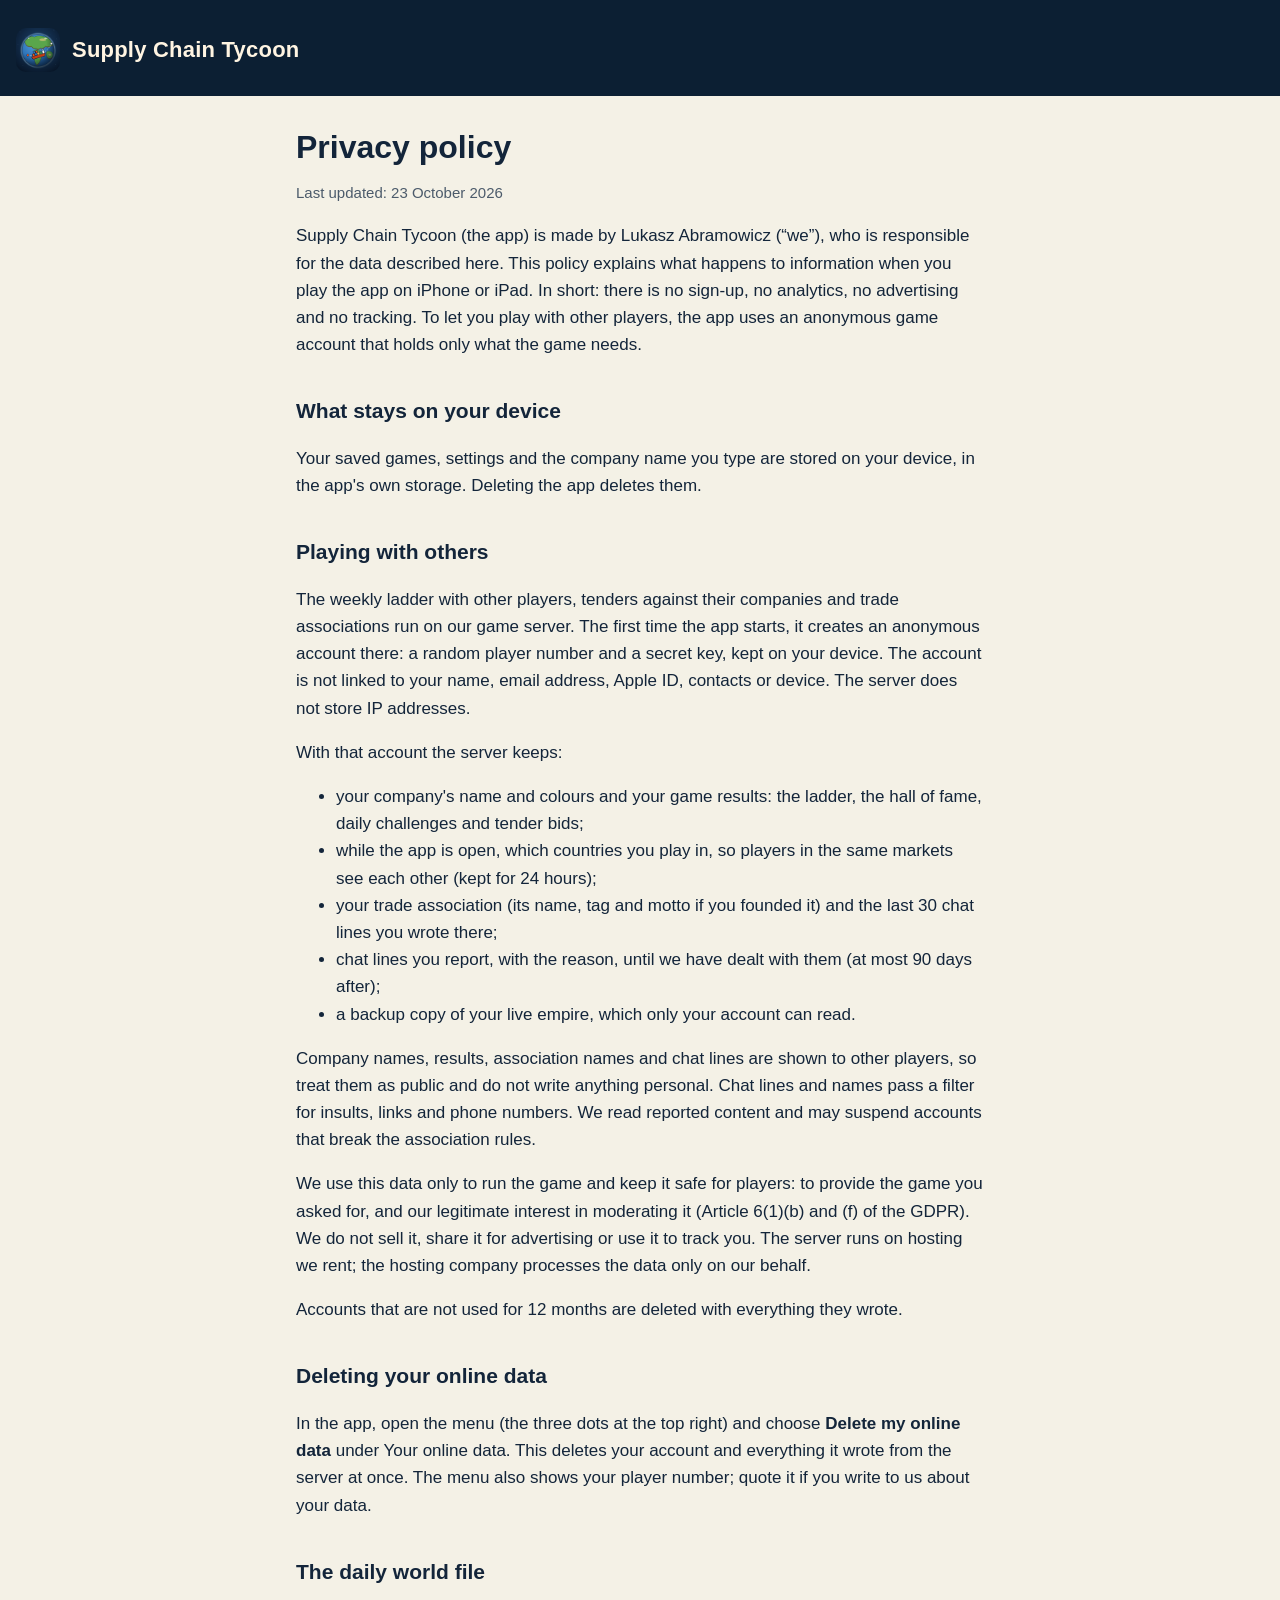
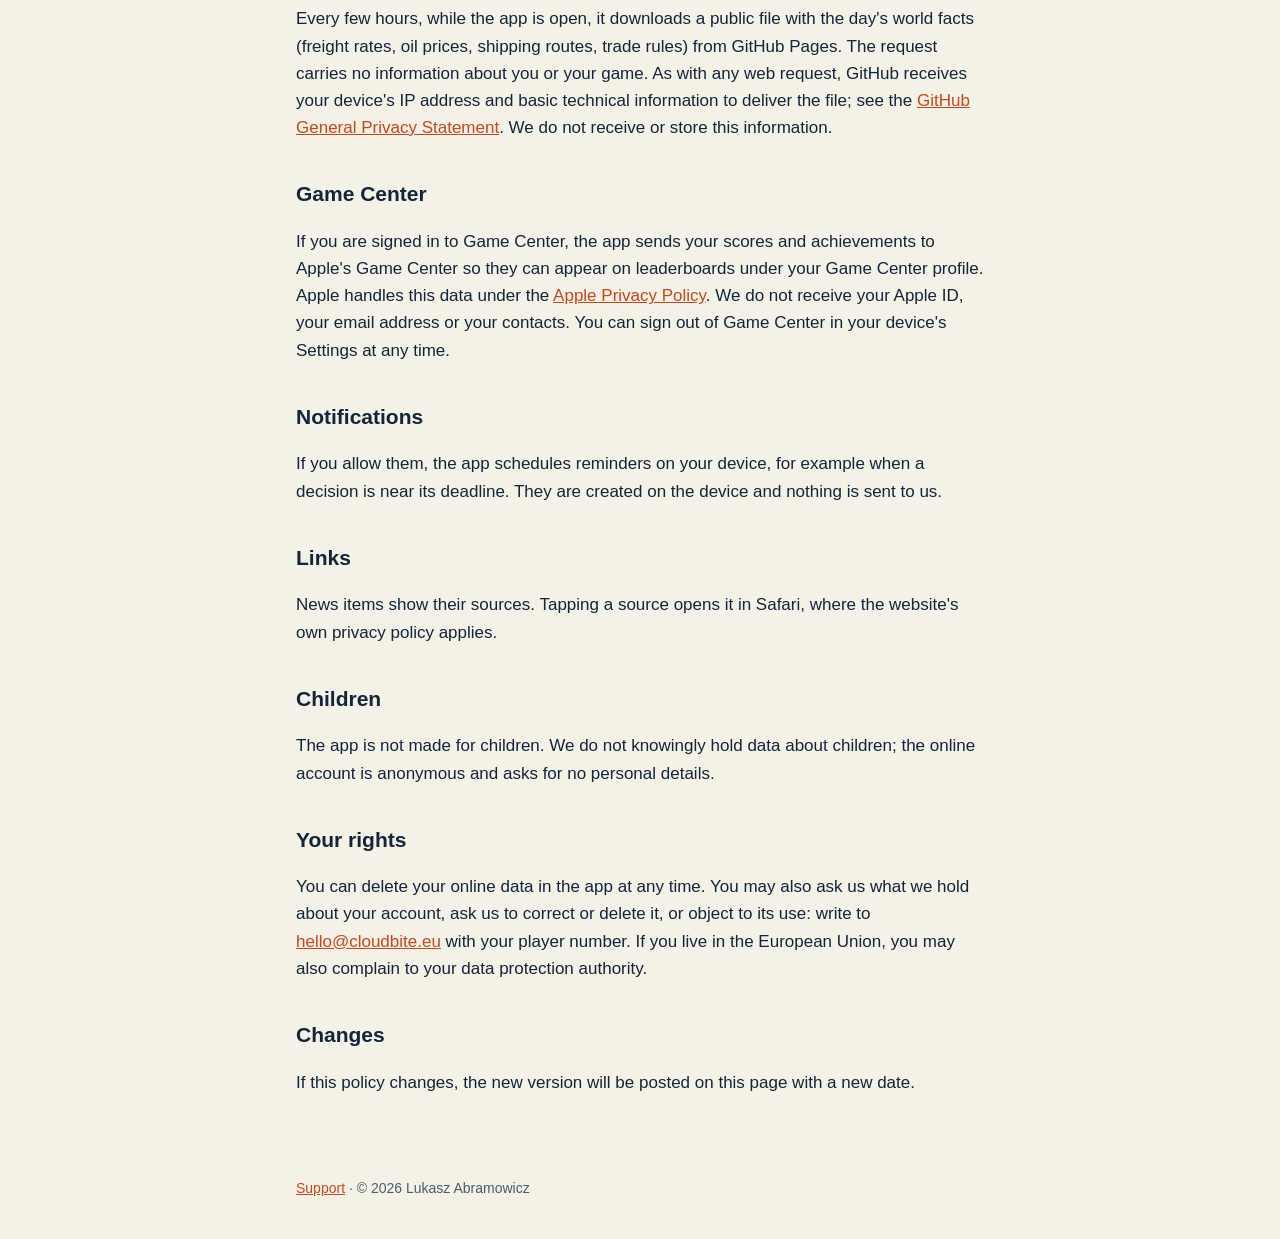
==== docs/privacy.html @ 62e446dd "Supply Chain Tycoon: support page, privacy policy and the daily world file" ====
<!doctype html>
<html lang="en">
<head>
<meta charset="utf-8">
<meta name="viewport" content="width=device-width,initial-scale=1,viewport-fit=cover">
<title>Privacy policy · Supply Chain Tycoon</title>
<link rel="stylesheet" href="style.css">
</head>
<body>
<header><a class="name" href="./"><img src="icon.png" alt="">Supply Chain Tycoon</a></header>
<main>
  <h1>Privacy policy</h1>
  <p class="muted">Last updated: 23 October 2026</p>
  <p>Supply Chain Tycoon (the app) is made by Lukasz Abramowicz (“we”), who is responsible for the data described here. This policy explains what happens to information when you play the app on iPhone or iPad. In short: there is no sign-up, no analytics, no advertising and no tracking. To let you play with other players, the app uses an anonymous game account that holds only what the game needs.</p>

  <h2>What stays on your device</h2>
  <p>Your saved games, settings and the company name you type are stored on your device, in the app's own storage. Deleting the app deletes them.</p>

  <h2>Playing with others</h2>
  <p>The weekly ladder with other players, tenders against their companies and trade associations run on our game server. The first time the app starts, it creates an anonymous account there: a random player number and a secret key, kept on your device. The account is not linked to your name, email address, Apple ID, contacts or device. The server does not store IP addresses.</p>
  <p>With that account the server keeps:</p>
  <ul>
    <li>your company's name and colours and your game results: the ladder, the hall of fame, daily challenges and tender bids;</li>
    <li>while the app is open, which countries you play in, so players in the same markets see each other (kept for 24 hours);</li>
    <li>your trade association (its name, tag and motto if you founded it) and the last 30 chat lines you wrote there;</li>
    <li>chat lines you report, with the reason, until we have dealt with them (at most 90 days after);</li>
    <li>a backup copy of your live empire, which only your account can read.</li>
  </ul>
  <p>Company names, results, association names and chat lines are shown to other players, so treat them as public and do not write anything personal. Chat lines and names pass a filter for insults, links and phone numbers. We read reported content and may suspend accounts that break the association rules.</p>
  <p>We use this data only to run the game and keep it safe for players: to provide the game you asked for, and our legitimate interest in moderating it (Article 6(1)(b) and (f) of the GDPR). We do not sell it, share it for advertising or use it to track you. The server runs on hosting we rent; the hosting company processes the data only on our behalf.</p>
  <p>Accounts that are not used for 12 months are deleted with everything they wrote.</p>

  <h2>Deleting your online data</h2>
  <p>In the app, open the menu (the three dots at the top right) and choose <b>Delete my online data</b> under Your online data. This deletes your account and everything it wrote from the server at once. The menu also shows your player number; quote it if you write to us about your data.</p>

  <h2>The daily world file</h2>
  <p>Every few hours, while the app is open, it downloads a public file with the day's world facts (freight rates, oil prices, shipping routes, trade rules) from GitHub Pages. The request carries no information about you or your game. As with any web request, GitHub receives your device's IP address and basic technical information to deliver the file; see the <a href="https://docs.github.com/en/site-policy/privacy-policies/github-general-privacy-statement">GitHub General Privacy Statement</a>. We do not receive or store this information.</p>

  <h2>Game Center</h2>
  <p>If you are signed in to Game Center, the app sends your scores and achievements to Apple's Game Center so they can appear on leaderboards under your Game Center profile. Apple handles this data under the <a href="https://www.apple.com/legal/privacy/">Apple Privacy Policy</a>. We do not receive your Apple ID, your email address or your contacts. You can sign out of Game Center in your device's Settings at any time.</p>

  <h2>Notifications</h2>
  <p>If you allow them, the app schedules reminders on your device, for example when a decision is near its deadline. They are created on the device and nothing is sent to us.</p>

  <h2>Links</h2>
  <p>News items show their sources. Tapping a source opens it in Safari, where the website's own privacy policy applies.</p>

  <h2>Children</h2>
  <p>The app is not made for children. We do not knowingly hold data about children; the online account is anonymous and asks for no personal details.</p>

  <h2>Your rights</h2>
  <p>You can delete your online data in the app at any time. You may also ask us what we hold about your account, ask us to correct or delete it, or object to its use: write to <a href="mailto:hello@cloudbite.eu">hello@cloudbite.eu</a> with your player number. If you live in the European Union, you may also complain to your data protection authority.</p>

  <h2>Changes</h2>
  <p>If this policy changes, the new version will be posted on this page with a new date.</p>
</main>
<footer><a href="support.html">Support</a> · © 2026 Lukasz Abramowicz</footer>
</body>
</html>
---- docs/style.css ----
:root { --bg: #f4f1e6; --card: #fffdf6; --ink: #13253a; --muted: #4c5b6b; --line: #d9d2bf; --accent: #c8461a; --navy: #0c1f33; color-scheme: light; }
@media (prefers-color-scheme: dark) { :root { --bg: #0c1f33; --card: #12304d; --ink: #f1ede2; --muted: #b9c4cf; --line: #24476a; --accent: #f08a4b; color-scheme: dark; } }
* { box-sizing: border-box; }
body { margin: 0; background: var(--bg); color: var(--ink); font: 17px/1.6 -apple-system, BlinkMacSystemFont, "Segoe UI", Roboto, sans-serif; }
header { background: var(--navy); color: #fff4e2; padding: 28px max(16px, env(safe-area-inset-left)) 24px; }
header a { color: #fff4e2; text-decoration: none; }
header .name { font-weight: 800; font-size: 22px; letter-spacing: .01em; display: flex; align-items: center; gap: 12px; }
header img { width: 44px; height: 44px; border-radius: 10px; }
main { max-width: 720px; margin: 0 auto; padding: 32px max(16px, env(safe-area-inset-left)) 64px; }
h1 { font-size: 32px; line-height: 1.2; margin: 0 0 8px; text-wrap: balance; }
h2 { font-size: 21px; margin: 36px 0 8px; }
p, li { color: var(--ink); }
.muted { color: var(--muted); font-size: 15px; }
a { color: var(--accent); }
.card { background: var(--card); border: 1px solid var(--line); border-radius: 12px; padding: 18px 20px; margin: 16px 0; }
footer { max-width: 720px; margin: 0 auto; padding: 0 max(16px, env(safe-area-inset-left)) 40px; color: var(--muted); font-size: 14px; }
nav a { margin-right: 18px; }
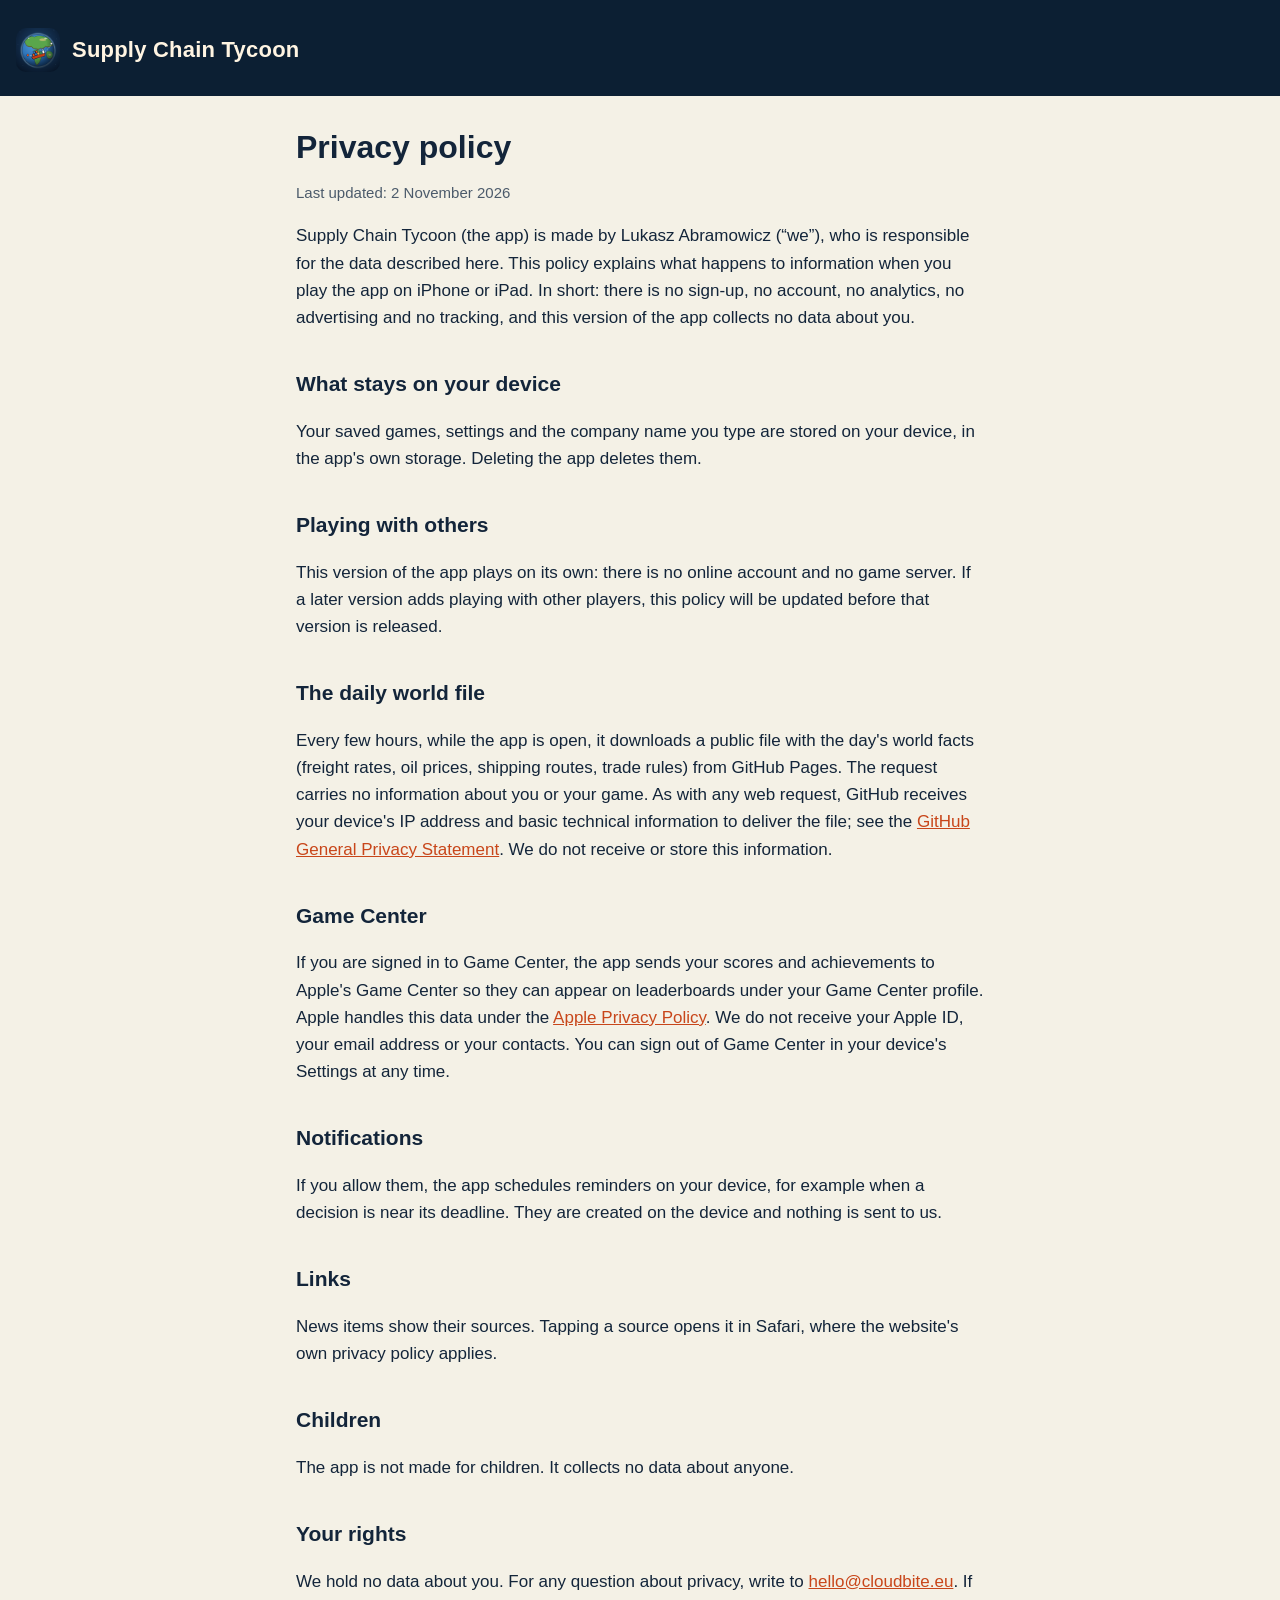
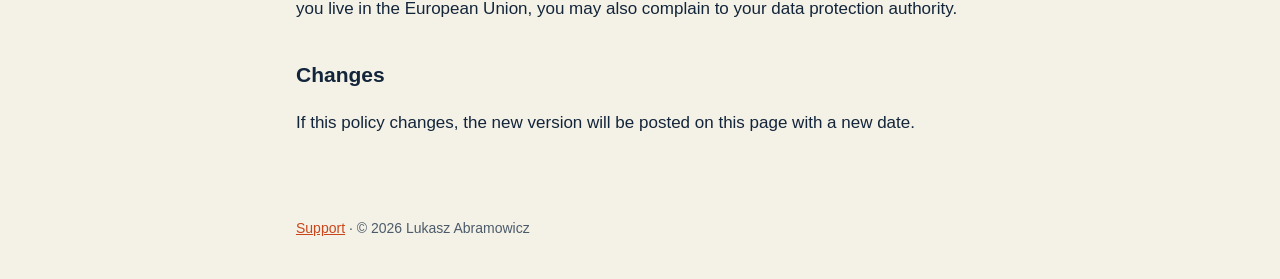
==== commit c2eb090e: "Privacy policy and support page for version 1.0 (offline)" ====
--- a/docs/privacy.html
+++ b/docs/privacy.html
@@ -10,28 +10,14 @@
 <header><a class="name" href="./"><img src="icon.png" alt="">Supply Chain Tycoon</a></header>
 <main>
   <h1>Privacy policy</h1>
-  <p class="muted">Last updated: 23 October 2026</p>
-  <p>Supply Chain Tycoon (the app) is made by Lukasz Abramowicz (“we”), who is responsible for the data described here. This policy explains what happens to information when you play the app on iPhone or iPad. In short: there is no sign-up, no analytics, no advertising and no tracking. To let you play with other players, the app uses an anonymous game account that holds only what the game needs.</p>
+  <p class="muted">Last updated: 2 November 2026</p>
+  <p>Supply Chain Tycoon (the app) is made by Lukasz Abramowicz (“we”), who is responsible for the data described here. This policy explains what happens to information when you play the app on iPhone or iPad. In short: there is no sign-up, no account, no analytics, no advertising and no tracking, and this version of the app collects no data about you.</p>
 
   <h2>What stays on your device</h2>
   <p>Your saved games, settings and the company name you type are stored on your device, in the app's own storage. Deleting the app deletes them.</p>
 
   <h2>Playing with others</h2>
-  <p>The weekly ladder with other players, tenders against their companies and trade associations run on our game server. The first time the app starts, it creates an anonymous account there: a random player number and a secret key, kept on your device. The account is not linked to your name, email address, Apple ID, contacts or device. The server does not store IP addresses.</p>
-  <p>With that account the server keeps:</p>
-  <ul>
-    <li>your company's name and colours and your game results: the ladder, the hall of fame, daily challenges and tender bids;</li>
-    <li>while the app is open, which countries you play in, so players in the same markets see each other (kept for 24 hours);</li>
-    <li>your trade association (its name, tag and motto if you founded it) and the last 30 chat lines you wrote there;</li>
-    <li>chat lines you report, with the reason, until we have dealt with them (at most 90 days after);</li>
-    <li>a backup copy of your live empire, which only your account can read.</li>
-  </ul>
-  <p>Company names, results, association names and chat lines are shown to other players, so treat them as public and do not write anything personal. Chat lines and names pass a filter for insults, links and phone numbers. We read reported content and may suspend accounts that break the association rules.</p>
-  <p>We use this data only to run the game and keep it safe for players: to provide the game you asked for, and our legitimate interest in moderating it (Article 6(1)(b) and (f) of the GDPR). We do not sell it, share it for advertising or use it to track you. The server runs on hosting we rent; the hosting company processes the data only on our behalf.</p>
-  <p>Accounts that are not used for 12 months are deleted with everything they wrote.</p>
-
-  <h2>Deleting your online data</h2>
-  <p>In the app, open the menu (the three dots at the top right) and choose <b>Delete my online data</b> under Your online data. This deletes your account and everything it wrote from the server at once. The menu also shows your player number; quote it if you write to us about your data.</p>
+  <p>This version of the app plays on its own: there is no online account and no game server. If a later version adds playing with other players, this policy will be updated before that version is released.</p>
 
   <h2>The daily world file</h2>
   <p>Every few hours, while the app is open, it downloads a public file with the day's world facts (freight rates, oil prices, shipping routes, trade rules) from GitHub Pages. The request carries no information about you or your game. As with any web request, GitHub receives your device's IP address and basic technical information to deliver the file; see the <a href="https://docs.github.com/en/site-policy/privacy-policies/github-general-privacy-statement">GitHub General Privacy Statement</a>. We do not receive or store this information.</p>
@@ -46,10 +32,10 @@
   <p>News items show their sources. Tapping a source opens it in Safari, where the website's own privacy policy applies.</p>
 
   <h2>Children</h2>
-  <p>The app is not made for children. We do not knowingly hold data about children; the online account is anonymous and asks for no personal details.</p>
+  <p>The app is not made for children. It collects no data about anyone.</p>
 
   <h2>Your rights</h2>
-  <p>You can delete your online data in the app at any time. You may also ask us what we hold about your account, ask us to correct or delete it, or object to its use: write to <a href="mailto:hello@cloudbite.eu">hello@cloudbite.eu</a> with your player number. If you live in the European Union, you may also complain to your data protection authority.</p>
+  <p>We hold no data about you. For any question about privacy, write to <a href="mailto:hello@cloudbite.eu">hello@cloudbite.eu</a>. If you live in the European Union, you may also complain to your data protection authority.</p>
 
   <h2>Changes</h2>
   <p>If this policy changes, the new version will be posted on this page with a new date.</p>
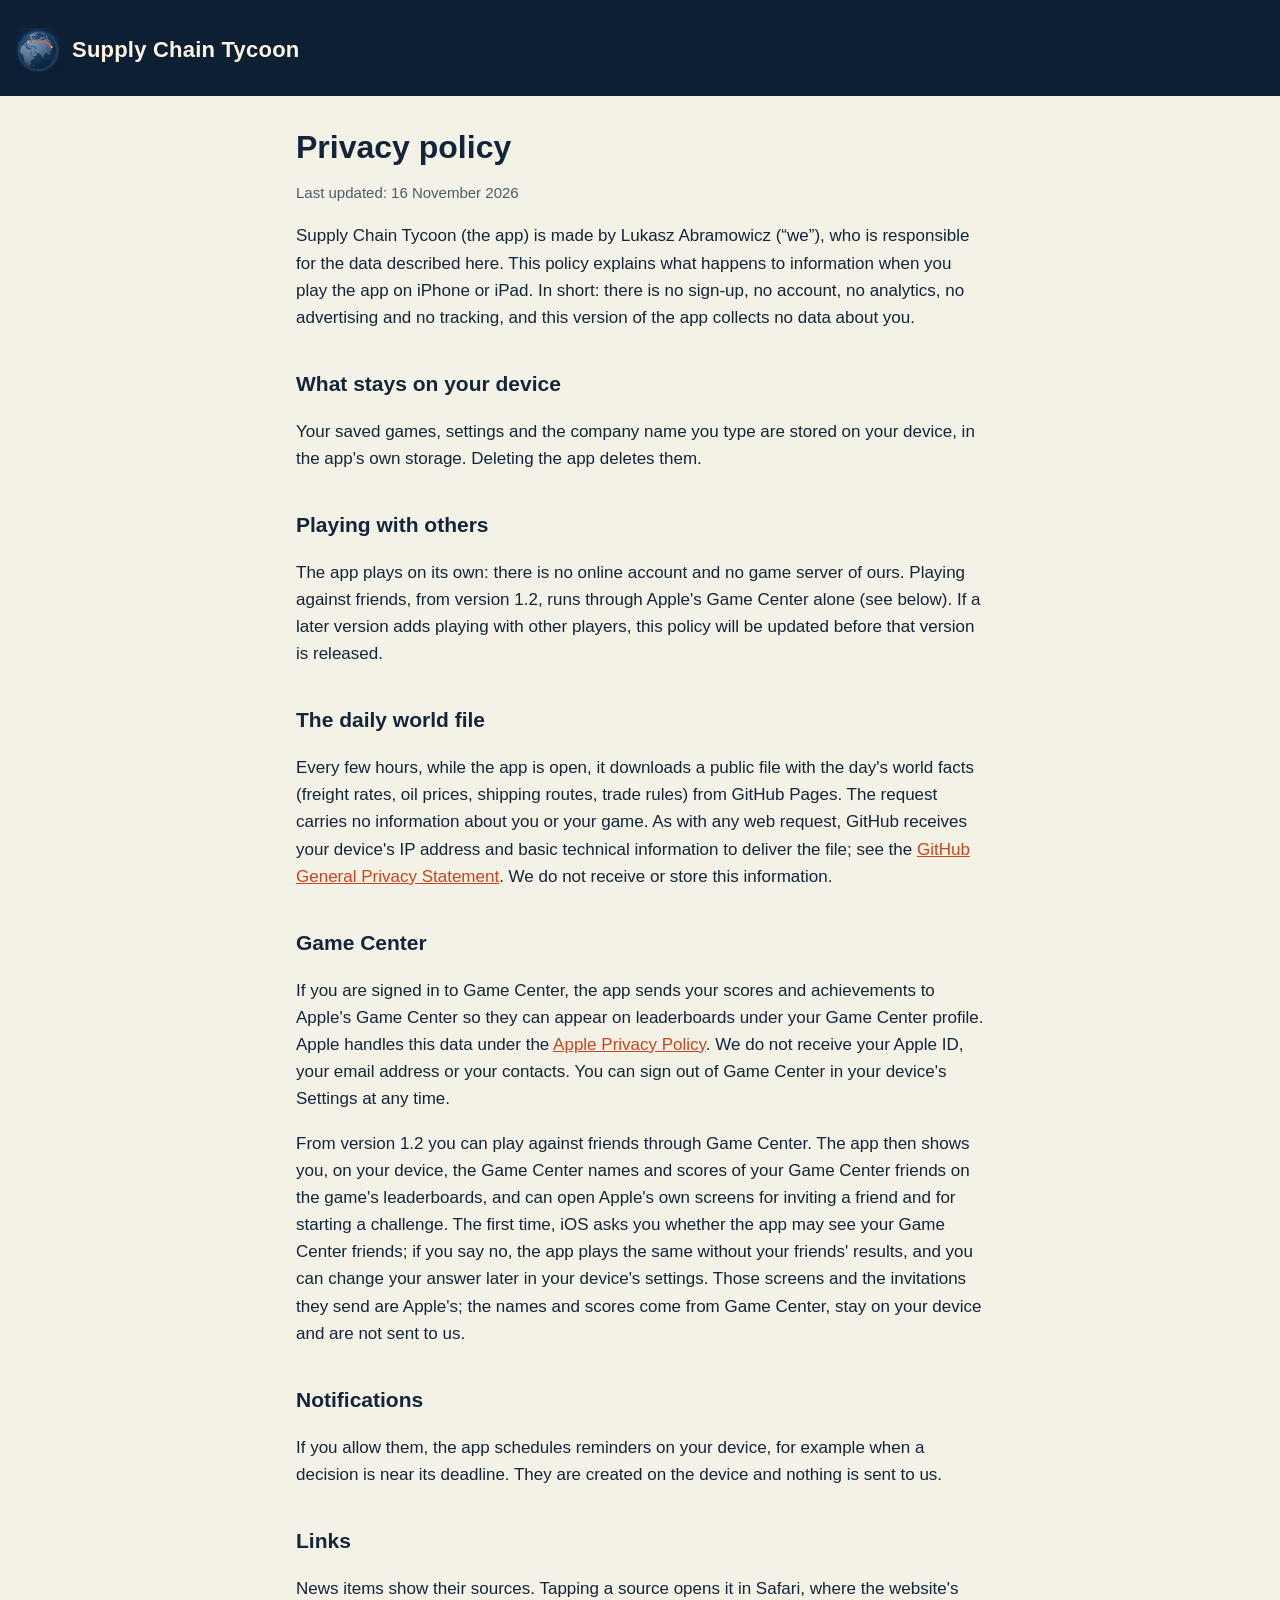
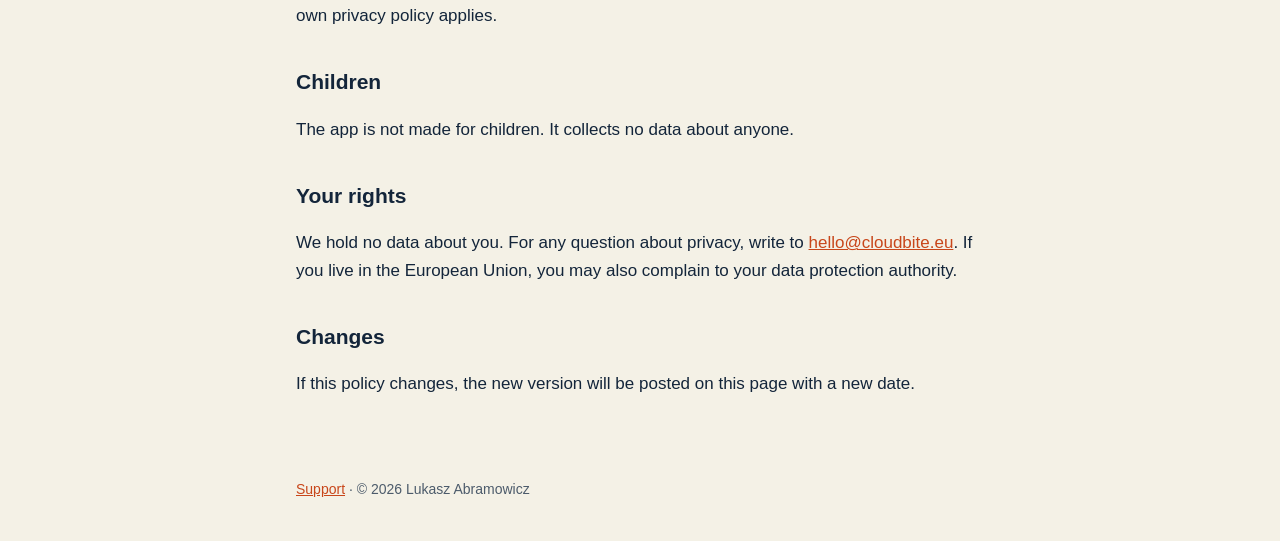
==== commit 238aa8f6: "Privacy policy: playing against friends through Game Center (version 1.2) Co-Authored-By: Claude Opu" ====
--- a/docs/privacy.html
+++ b/docs/privacy.html
@@ -10,20 +10,21 @@
 <header><a class="name" href="./"><img src="icon.png" alt="">Supply Chain Tycoon</a></header>
 <main>
   <h1>Privacy policy</h1>
-  <p class="muted">Last updated: 2 November 2026</p>
+  <p class="muted">Last updated: 16 November 2026</p>
   <p>Supply Chain Tycoon (the app) is made by Lukasz Abramowicz (“we”), who is responsible for the data described here. This policy explains what happens to information when you play the app on iPhone or iPad. In short: there is no sign-up, no account, no analytics, no advertising and no tracking, and this version of the app collects no data about you.</p>
 
   <h2>What stays on your device</h2>
   <p>Your saved games, settings and the company name you type are stored on your device, in the app's own storage. Deleting the app deletes them.</p>
 
   <h2>Playing with others</h2>
-  <p>This version of the app plays on its own: there is no online account and no game server. If a later version adds playing with other players, this policy will be updated before that version is released.</p>
+  <p>The app plays on its own: there is no online account and no game server of ours. Playing against friends, from version 1.2, runs through Apple's Game Center alone (see below). If a later version adds playing with other players, this policy will be updated before that version is released.</p>
 
   <h2>The daily world file</h2>
   <p>Every few hours, while the app is open, it downloads a public file with the day's world facts (freight rates, oil prices, shipping routes, trade rules) from GitHub Pages. The request carries no information about you or your game. As with any web request, GitHub receives your device's IP address and basic technical information to deliver the file; see the <a href="https://docs.github.com/en/site-policy/privacy-policies/github-general-privacy-statement">GitHub General Privacy Statement</a>. We do not receive or store this information.</p>
 
   <h2>Game Center</h2>
   <p>If you are signed in to Game Center, the app sends your scores and achievements to Apple's Game Center so they can appear on leaderboards under your Game Center profile. Apple handles this data under the <a href="https://www.apple.com/legal/privacy/">Apple Privacy Policy</a>. We do not receive your Apple ID, your email address or your contacts. You can sign out of Game Center in your device's Settings at any time.</p>
+  <p>From version 1.2 you can play against friends through Game Center. The app then shows you, on your device, the Game Center names and scores of your Game Center friends on the game's leaderboards, and can open Apple's own screens for inviting a friend and for starting a challenge. The first time, iOS asks you whether the app may see your Game Center friends; if you say no, the app plays the same without your friends' results, and you can change your answer later in your device's settings. Those screens and the invitations they send are Apple's; the names and scores come from Game Center, stay on your device and are not sent to us.</p>
 
   <h2>Notifications</h2>
   <p>If you allow them, the app schedules reminders on your device, for example when a decision is near its deadline. They are created on the device and nothing is sent to us.</p>
--- a/docs/style.css
+++ b/docs/style.css
@@ -9,6 +9,7 @@
 main { max-width: 720px; margin: 0 auto; padding: 32px max(16px, env(safe-area-inset-left)) 64px; }
 h1 { font-size: 32px; line-height: 1.2; margin: 0 0 8px; text-wrap: balance; }
 h2 { font-size: 21px; margin: 36px 0 8px; }
+.lead { font-size: 20px; line-height: 1.5; font-weight: 600; margin: 12px 0 20px; }
 p, li { color: var(--ink); }
 .muted { color: var(--muted); font-size: 15px; }
 a { color: var(--accent); }
